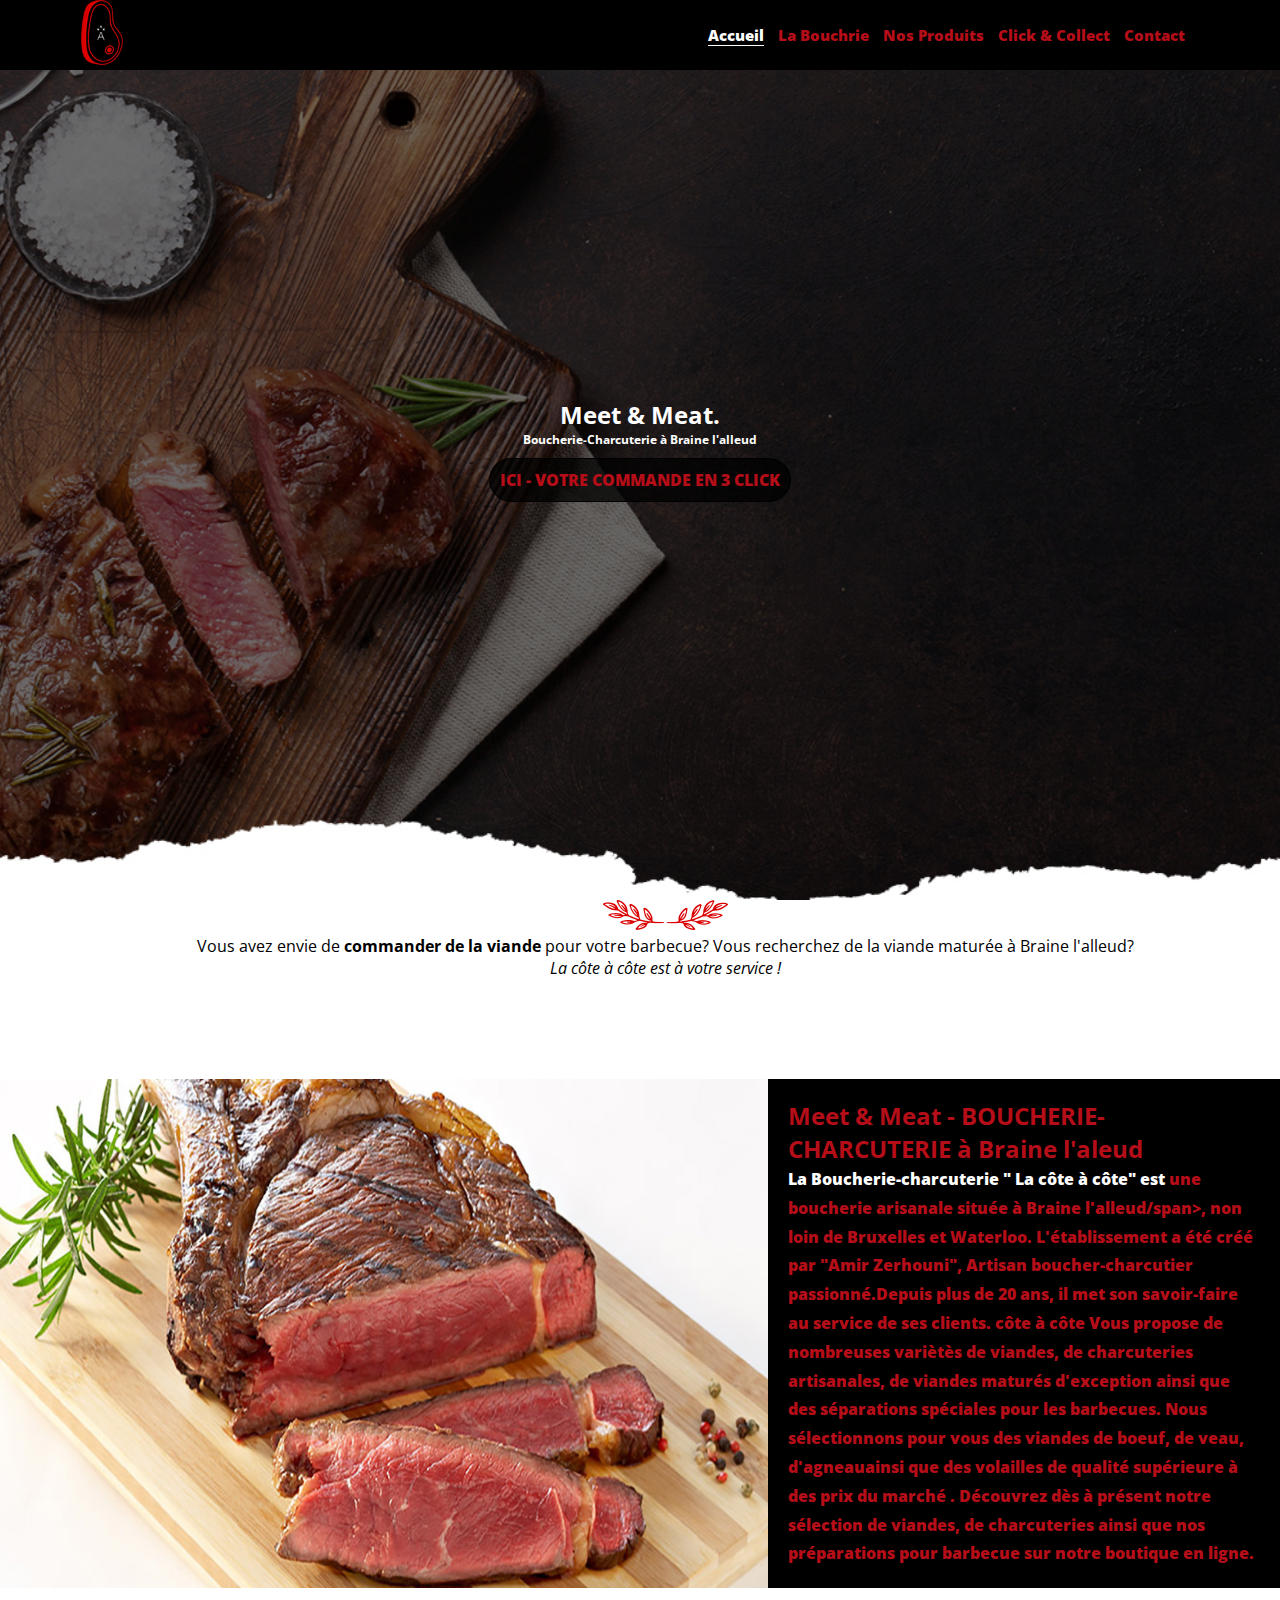
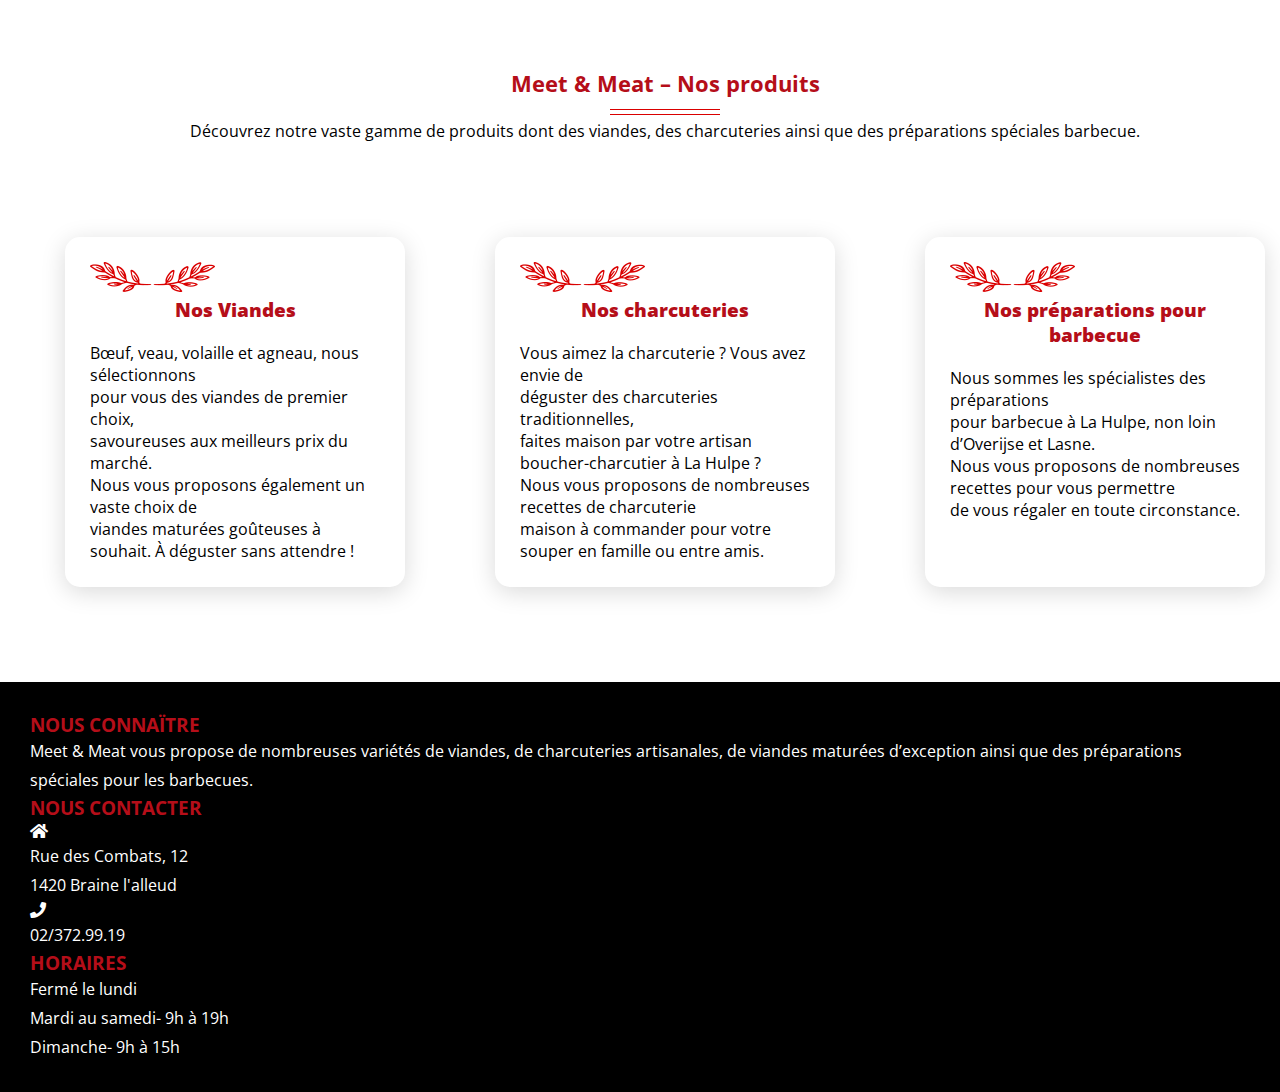
==== index.html @ 780b768e "Add files via upload" ====
<!DOCTYPE html>
<html lang="en">
<head>
    <meta charset="UTF-8">
    <meta http-equiv="X-UA-Compatible" content="IE=edge">
    <meta name="viewport" content="width=device-width, initial-scale=1.0">
    <link rel="stylesheet" href="style.css">
    <link rel="stylesheet" href="https://cdnjs.cloudflare.com/ajax/libs/font-awesome/5.15.4/css/all.min.css">
    <title>My Own Site</title>
</head>
<body>
    <section class="header">
        <nav>
            <a href="index.html"><img class="logo" src="cote-a-l-as-logo1-moyen.png" width="50px" alt=""></a>
        
        <div class="links">
            <ul>
                <li> <a class="active" href="#Accueil">Accueil</a></li>
                <li> <a href="#LaBoucherie">La Bouchrie</a></li>
                <li> <a href="#Nos-Produits">Nos Produits</a></li>
                <li> <a href="#Click&Collect">Click & Collect</a></li>
                <li> <a href="#Contact">Contact</a></li>x
               
            </ul>
        </div>
      </nav>
      <div id="Accueil" class="text-box">
          <h2>Meet & Meat.</h2>
          <p> Boucherie-Charcuterie à Braine l'alleud</p>
          <button>ICI - VOTRE COMMANDE EN 3 CLICK</button>
      </div>
       </section>
      <div class="container">
          <div class="section-container">
              <img src="lacotealas-sep1-red.png" alt="">
              <p>Vous avez envie de <strong> commander de la viande </strong>
                 pour votre barbecue? Vous recherchez de la viande maturée à Braine l'alleud?</p>
              <p> <em>
                  La côte à côte est à votre service !</em></p>
          </div>
      </div>
      <div id="LaBoucherie" class="contenu">
          <div class="contenu-boucherie">
              <img src="signes-officiels-de-qualite-2.jpg" alt="">
              <div class="text">
                  <h2>Meet & Meat - BOUCHERIE-CHARCUTERIE à Braine l'aleud</h2>
                  <p> 
                      La Boucherie-charcuterie " La côte à côte" est<span> une boucherie arisanale située à Braine l'alleud/span>, non loin de Bruxelles et Waterloo. L'établissement a été créé par "Amir Zerhouni", Artisan boucher-charcutier passionné.Depuis plus de 20 ans, il met son savoir-faire au service de ses clients.
                        côte à côte Vous propose de nombreuses variètès de viandes, de charcuteries artisanales, de viandes maturés d'exception ainsi que des séparations spéciales pour les barbecues.
                        Nous sélectionnons pour vous des viandes de boeuf, de veau, d'agneauainsi que des volailles de qualité supérieure à des prix du marché .
                        Découvrez dès à présent notre sélection de viandes, de charcuteries ainsi que nos préparations pour barbecue sur notre boutique en ligne.
                        
                  </p>
              </div>
          </div>
      </div>
      <div class="container">
          <div class="contenu-produits">
              <div id="Nos-Produits" class="text">
                  <h2>Meet & Meat – Nos produits</h2>
                     <img src="home-lacotealas-sep1.png" alt="">
                 <p>Découvrez <span>
                     notre vaste gamme de produits dont des viandes,</span> des charcuteries ainsi que des préparations spéciales barbecue.</p>
              </div>
          </div>
          <section  class="Nos-produists">
          <div class="produis-links">
              <div class="cards">
              <img  src="lacotealas-sep1-red.png" >
              <div class="info">
              <h3>Nos Viandes</h3>
              <p>Bœuf, veau, volaille et agneau, nous sélectionnons <br>
                  pour vous des viandes de premier choix, <br>
                   savoureuses aux meilleurs prix du marché.  <br>
                   Nous vous proposons également un vaste choix de <br>
                    viandes maturées goûteuses à souhait. À déguster sans attendre !</p>
          </div>
        </div>

          <div class="cards">
              <img src="lacotealas-sep1-red.png" alt="">
              <div class="info">
              <h3>Nos charcuteries</h3>
              <p>Vous aimez la charcuterie ? Vous avez envie de <br>    
                déguster des charcuteries traditionnelles,  <br>
                faites maison par votre artisan boucher-charcutier à La Hulpe ?  <br>
                Nous vous proposons de nombreuses recettes de charcuterie <br>
                 maison à commander pour votre souper en famille ou entre amis.</p>
          </div></div>
          <div class="cards" >
              <img  src="lacotealas-sep1-red.png" alt="">
              <div class="info">
              <h3>Nos préparations pour barbecue</h3>
              <p>Nous sommes les spécialistes des préparations <br>
                 pour barbecue à La Hulpe, non loin d’Overijse et Lasne. <br>
                  Nous vous proposons de nombreuses recettes pour vous permettre <br>
                   de vous régaler en toute circonstance.</p>
                  
          </div>
    </div>

    
    </section>  
 </div> 
   <footer>
       <div class="footer">
          <div  id="Contact">
           <h3>NOUS CONNAÏTRE</h3>
           <p>Meet & Meat vous propose de nombreuses variétés de viandes, de charcuteries artisanales, de viandes maturées d’exception ainsi que des préparations spéciales pour les barbecues.</p>
           <h3>NOUS CONTACTER</h3>
            <i class="fa fa-home"></i><p>Rue des Combats, 12 <br>
               1420 Braine l'alleud</p>
            <i class="fa fa-phone"></i>
            <p>02/372.99.19</p>
            <h3>HORAIRES</h3>
            <p>Fermé le lundi</p>
            <p>Mardi au samedi- 9h à 19h</p>
            <p>Dimanche- 9h à 15h</p></div>

       </div>
  
</div>
   </footer>
    
</body>
</html>
---- style.css ----
@import url('https://fonts.googleapis.com/css2?family=Open+Sans:ital,wght@0,300;1,500;1,600&family=Poppins:ital,wght@0,200;0,300;0,400;1,600&display=swap');

*{
    font-family: 'Open Sans', sans-serif;
    padding:0;
    margin:0;
    box-sizing:border-box;
    scroll-behavior: smooth;
}
.header{
width:100%;
height:100vh;
background-image:url('home-1-slider.jpg');
background-size: cover;
background-position: center;


}
nav{
    display:flex;
    justify-content: space-between;
    padding:2% 6%;
    align-items: center;
    background-color: black;
    width:100%;
    height:70px;
    z-index: 888;
    position:fixed;

   
}
/* img logo */
.logo{
left:100px;
top:40px;

}
.links{

 text-align:center;

}
.links ul li {
 display:inline-block;
 margin-right:10px;
 list-style: none;
 position:relative;

}

 .links ul li a{
     text-decoration: none;
    color: #b50e19;
    font-weight:800;
    font-size:15px;
 }
 .links ul li .active{
     color:white;
     border-bottom:1px solid white;
 }
 .links ul li:after{
     content:"";
     position:absolute;
     height:2px;
     width:0%;
    display:block;
    margin:auto;
    background-color:white;
 }
 .links ul li:hover::after{
     width:100%;
 }
 /* Text box section1 */
 .text-box{
     width:90%;
     color:#fff;
     position:absolute;
     top:50%;
     left:50%;
     transform: translate(-50%,-50%);
     text-align: center;
 }
 .text-box p{
     font-size:12px;
     font-weight: bold;
 }
 .text-box button{
     border-radius: 30px;
     border:1px solid black;
     margin-top:10px;
     padding:13px 10px ;
     background-color: rgba(0, 0, 0, 0.75);
     outline:none;
     font-size: 16px;
     line-height: 16px;
     font-weight: 900;
     box-shadow: none;
     visibility: inherit;
     max-height: none;
     max-width: none;
     color:#b50e19;
     font-weight:800;
     
 }
 .text-box button:hover{
     background-color:white;
     color:black;
     font-weight:bolder;
 }
/* Start container */
.container{
    padding-left:50px;
    padding-bottom: 50px;
    

}
.section-container{
    text-align:center;
}

/* End container */
  

/* start contenu boucherie */
.contenu{
    display:flex;    
}
.contenu-boucherie {
   display:flex;
   justify-content: space-between;
   margin-top:50px;
   flex-direction: row;
  
}
.contenu-boucherie img{
    width:60%;  
}

.contenu-boucherie .text{
    width:40%;
    background-color:black;
    padding:20px;
   
}
.contenu-boucherie .text h2{
    color:#b50e19;

}
.contenu-boucherie .text p{
    color:white;
    font-weight: 800;
    line-height: 1.8;
}

.contenu-boucherie .text p span{
    color:#b50e19;
}

/*END contenu boucherie */
/* start contenu-produit */
 .container .contenu-produits{
    padding:80px;
    text-align: center;
    }
    .contenu-produits h2{
        color:#b50e19;
        font-size:22px;
        font-weight:bold;
    }
    .contenu-produits p{
        color:#000;
    }
    .contenu-produits span:hover{
        color:#b50e19;
        cursor:pointer;
        font-weight: 800;
    }




/* start contenu-produit */
.produis-links{
    display:flex;
    justify-content:space-between;
    margin-bottom:30px;
    flex-direction:row;
   


}
.cards{
     background-color: #fff;
     width:21.25em;
     box-shadow: 0 5px 25px rgba(1 1 1 /15%);
     border-radius:15px;
     padding:25px;
    margin:15px;
    transition: 0.6s ease;
     
}
.cards img{
    color:white;
}
.cards .info h3{
    text-align: center;
    color:#b50e19;
    margin-bottom:20px;
    font-weight:800;
}
.cards:hover{
    transform: scale(1.1);
}
.cards .info p{

}

/* End contenu-produit */

   /* footer */
   .footer{
       background-color: #000;
       padding:30px;
       width:100%;
      position:relative;
     
   }
   .footer i{
       color:white;
       display:inline-block;
   }
   .footer h3{
       color:#b50e19;
   
   }
   .footer p{
       color:white;
       line-height: 1.8em;
   }
   /* End footer */
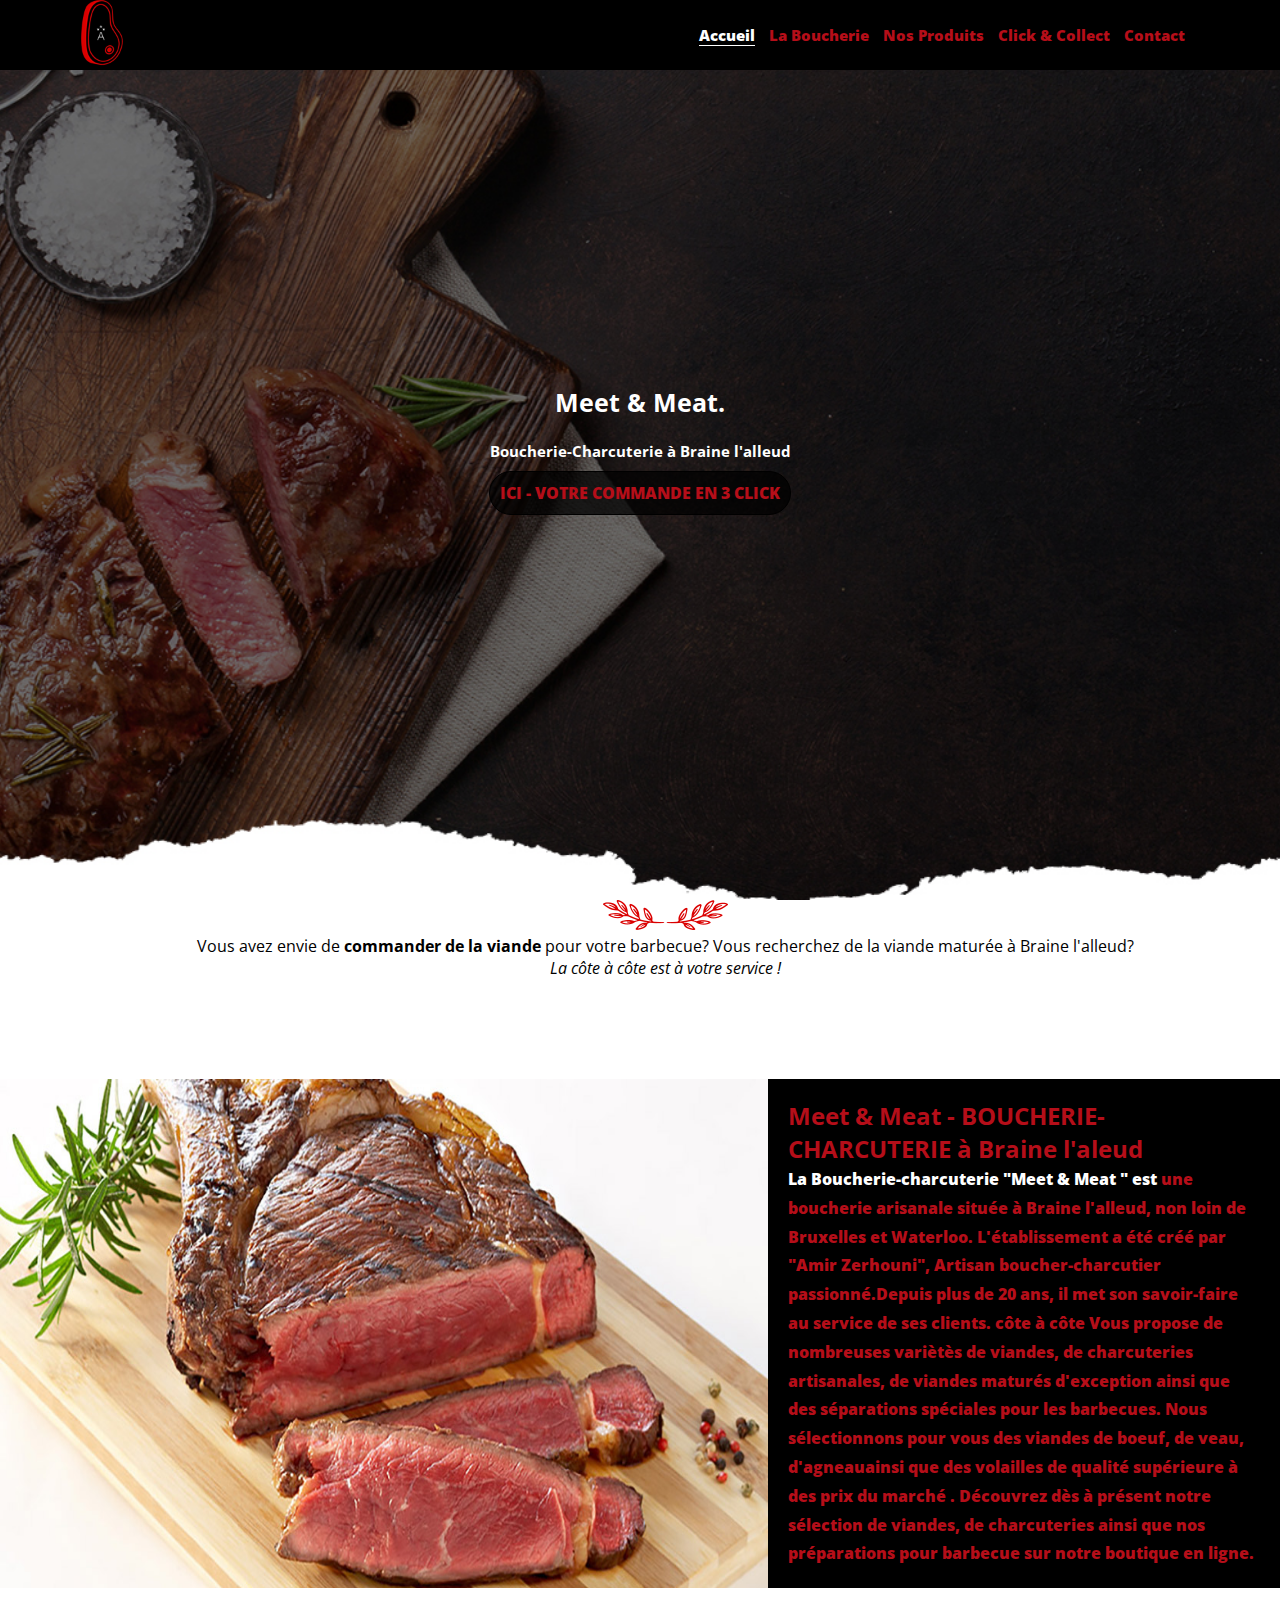
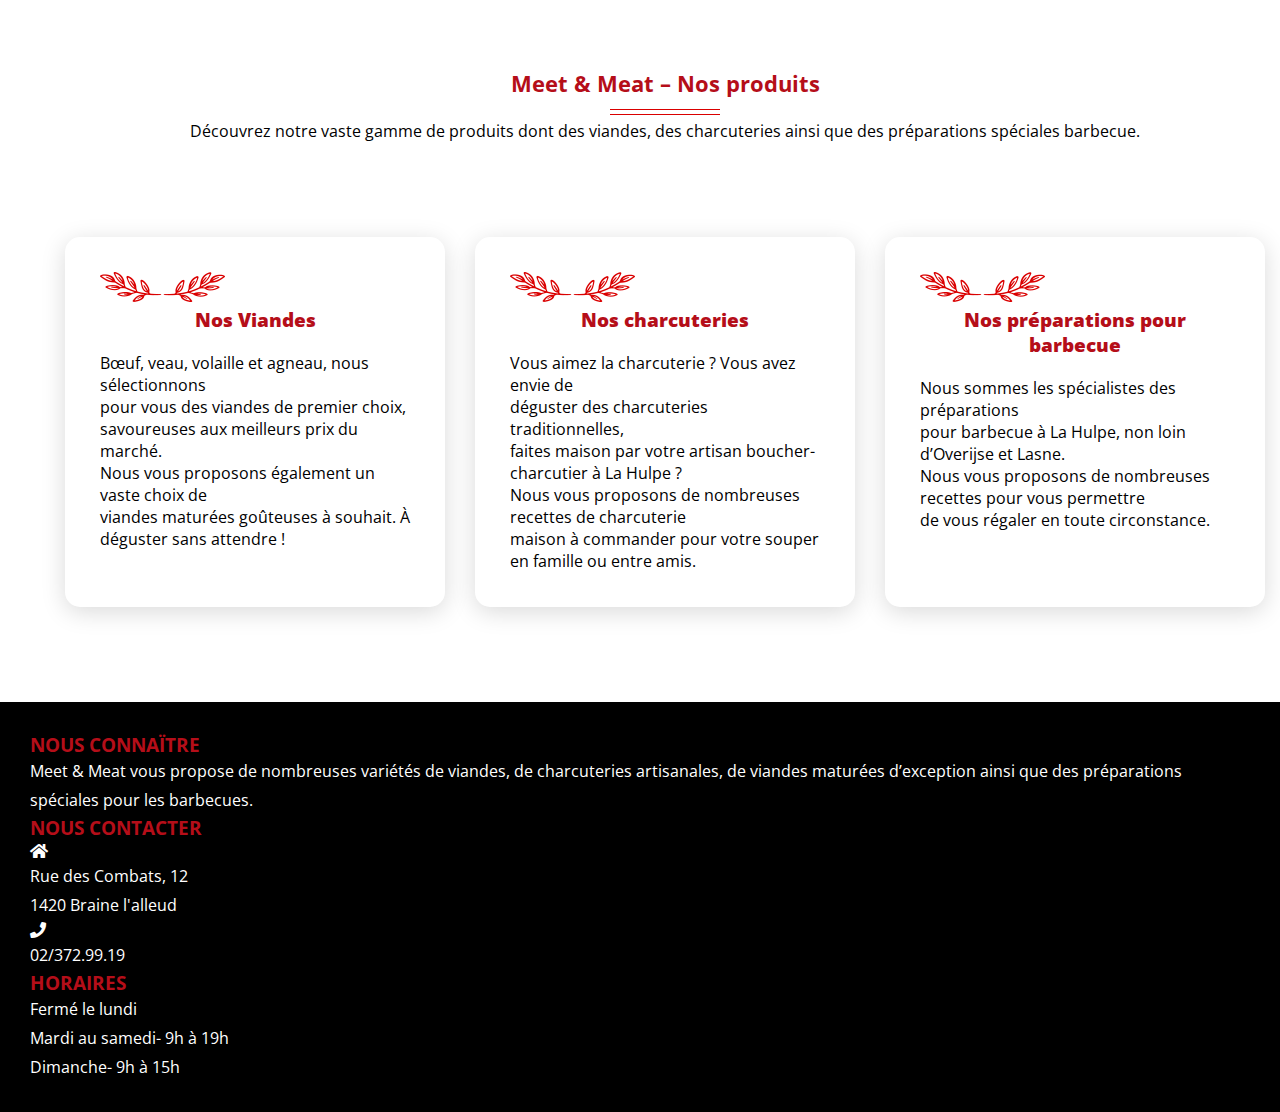
==== commit 7db2f7fe: "Add files via upload" ====
--- a/index.html
+++ b/index.html
@@ -9,6 +9,7 @@
     <title>My Own Site</title>
 </head>
 <body>
+    <!-- start header -->
     <section class="header">
         <nav>
             <a href="index.html"><img class="logo" src="cote-a-l-as-logo1-moyen.png" width="50px" alt=""></a>
@@ -16,20 +17,22 @@
         <div class="links">
             <ul>
                 <li> <a class="active" href="#Accueil">Accueil</a></li>
-                <li> <a href="#LaBoucherie">La Bouchrie</a></li>
+                <li> <a href="#LaBoucherie">La Boucherie</a></li>
                 <li> <a href="#Nos-Produits">Nos Produits</a></li>
-                <li> <a href="#Click&Collect">Click & Collect</a></li>
+                <li> <a href="contact.html">Click & Collect</a></li>
                 <li> <a href="#Contact">Contact</a></li>x
                
             </ul>
         </div>
       </nav>
       <div id="Accueil" class="text-box">
-          <h2>Meet & Meat.</h2>
+          <h2>Meet & Meat.</h2> <br>
           <p> Boucherie-Charcuterie à Braine l'alleud</p>
           <button>ICI - VOTRE COMMANDE EN 3 CLICK</button>
       </div>
        </section>
+       <!-- End header -->
+       <!-- Start container-Boucherie -->
       <div class="container">
           <div class="section-container">
               <img src="lacotealas-sep1-red.png" alt="">
@@ -45,7 +48,7 @@
               <div class="text">
                   <h2>Meet & Meat - BOUCHERIE-CHARCUTERIE à Braine l'aleud</h2>
                   <p> 
-                      La Boucherie-charcuterie " La côte à côte" est<span> une boucherie arisanale située à Braine l'alleud/span>, non loin de Bruxelles et Waterloo. L'établissement a été créé par "Amir Zerhouni", Artisan boucher-charcutier passionné.Depuis plus de 20 ans, il met son savoir-faire au service de ses clients.
+                      La Boucherie-charcuterie "Meet & Meat " est<span> une boucherie arisanale située à Braine l'alleud, non loin de Bruxelles et Waterloo. L'établissement a été créé par "Amir Zerhouni", Artisan boucher-charcutier passionné.Depuis plus de 20 ans, il met son savoir-faire au service de ses clients.
                         côte à côte Vous propose de nombreuses variètès de viandes, de charcuteries artisanales, de viandes maturés d'exception ainsi que des séparations spéciales pour les barbecues.
                         Nous sélectionnons pour vous des viandes de boeuf, de veau, d'agneauainsi que des volailles de qualité supérieure à des prix du marché .
                         Découvrez dès à présent notre sélection de viandes, de charcuteries ainsi que nos préparations pour barbecue sur notre boutique en ligne.
@@ -54,6 +57,8 @@
               </div>
           </div>
       </div>
+      <!-- End container-Boucherie -->
+      <!-- Start Container-Produits -->
       <div class="container">
           <div class="contenu-produits">
               <div id="Nos-Produits" class="text">
@@ -102,6 +107,8 @@
     
     </section>  
  </div> 
+ <!-- End container-Produits -->
+ <!-- start footer -->
    <footer>
        <div class="footer">
           <div  id="Contact">
@@ -121,6 +128,6 @@
   
 </div>
    </footer>
-    
+    <!-- End footer -->
 </body>
 </html>--- a/style.css
+++ b/style.css
@@ -7,6 +7,7 @@
     box-sizing:border-box;
     scroll-behavior: smooth;
 }
+/* start header */
 .header{
 width:100%;
 height:100vh;
@@ -16,6 +17,7 @@
 
 
 }
+
 nav{
     display:flex;
     justify-content: space-between;
@@ -51,7 +53,7 @@
  .links ul li a{
      text-decoration: none;
     color: #b50e19;
-    font-weight:800;
+    font-weight:900;
     font-size:15px;
  }
  .links ul li .active{
@@ -70,6 +72,7 @@
  .links ul li:hover::after{
      width:100%;
  }
+ /* End header */
  /* Text box section1 */
  .text-box{
      width:90%;
@@ -80,8 +83,11 @@
      transform: translate(-50%,-50%);
      text-align: center;
  }
+ .text-box h2{
+     font-size:25px;
+ }
  .text-box p{
-     font-size:12px;
+     font-size:15px;
      font-weight: bold;
  }
  .text-box button{
@@ -191,10 +197,10 @@
 }
 .cards{
      background-color: #fff;
-     width:21.25em;
+     width:28.25em;
      box-shadow: 0 5px 25px rgba(1 1 1 /15%);
      border-radius:15px;
-     padding:25px;
+     padding:35px;
     margin:15px;
     transition: 0.6s ease;
      
@@ -239,19 +245,24 @@
    }
    /* End footer */
    
-
-
-
-
-
-
-
-
-
-
-
-
-
-
-
-
+   /* start contact javascript */
+   
+     
+     
+   /* End contact javascript */
+
+
+
+
+
+
+
+
+
+
+
+
+
+
+
+
